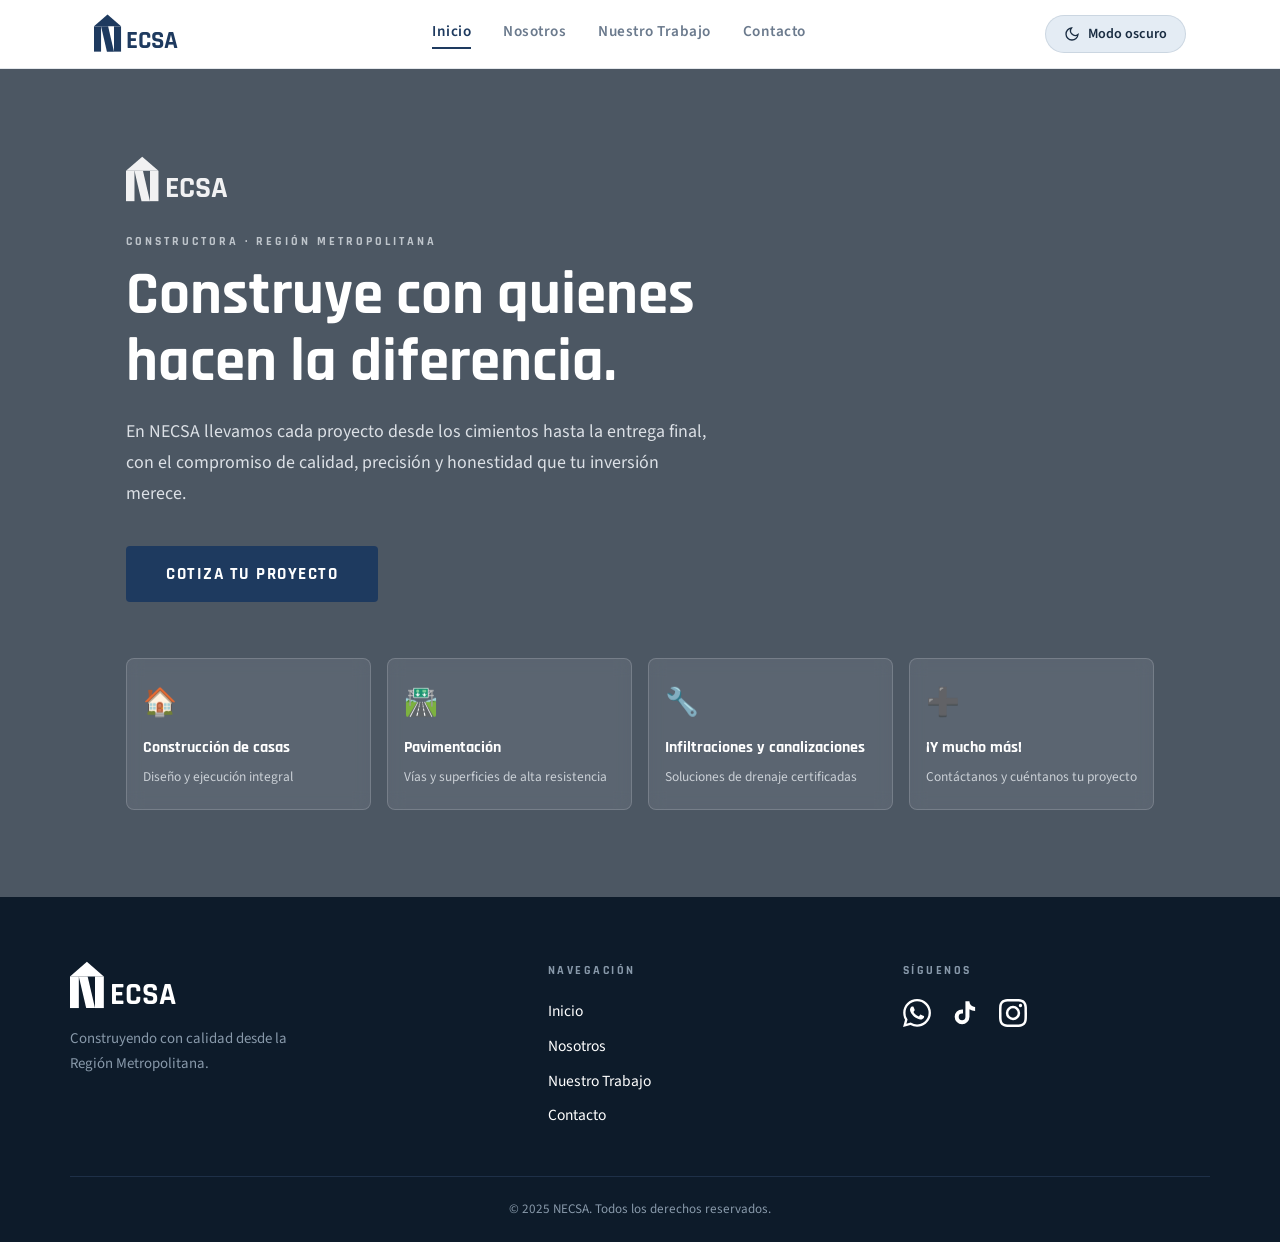
==== index.html @ 5f573de3 "Sitio web NECSA - versión inicial" ====
<!DOCTYPE html>
<html lang="es" data-theme="light">
<head>
  <meta charset="UTF-8" />
  <meta name="viewport" content="width=device-width, initial-scale=1.0" />
  <title>NECSA — Inicio</title>
  <link rel="preconnect" href="https://fonts.googleapis.com" />
  <link rel="preconnect" href="https://fonts.gstatic.com" crossorigin />
  <link href="https://fonts.googleapis.com/css2?family=Rajdhani:wght@400;500;600;700&family=Source+Sans+3:wght@300;400;600;700&display=swap" rel="stylesheet" />
  <link rel="stylesheet" href="styles.css" />
</head>
<body>

  <!-- NAV -->
  <header class="navbar">
    <div class="container">
      <a href="index.html" class="nav-logo" aria-label="NECSA">
        <svg class="logo-svg logo-nav" xmlns="http://www.w3.org/2000/svg" viewBox="0 0 168 68" aria-hidden="true">
          <g fill="currentColor">
            <polygon points="0,21 23,1 46,21"/>
            <rect x="0" y="21" width="12" height="43"/>
            <polygon points="12,21 24,21 34,64 22,64"/>
            <rect x="34" y="21" width="12" height="43"/>
          </g>
          <text x="55" y="58" font-family="'Rajdhani', sans-serif" font-size="42" font-weight="700" fill="currentColor">ECSA</text>
        </svg>
      </a>
      <nav class="nav-links">
        <a href="index.html" class="active">Inicio</a>
        <a href="nosotros.html">Nosotros</a>
        <a href="trabajo.html">Nuestro Trabajo</a>
        <a href="contacto.html">Contacto</a>
      </nav>
      <div class="nav-right">
        <button class="theme-toggle" id="themeToggle" aria-label="Cambiar tema">
          <svg id="iconSun" xmlns="http://www.w3.org/2000/svg" fill="none" viewBox="0 0 24 24" stroke="currentColor" stroke-width="2" style="display:none">
            <circle cx="12" cy="12" r="5"/><line x1="12" y1="1" x2="12" y2="3"/><line x1="12" y1="21" x2="12" y2="23"/><line x1="4.22" y1="4.22" x2="5.64" y2="5.64"/><line x1="18.36" y1="18.36" x2="19.78" y2="19.78"/><line x1="1" y1="12" x2="3" y2="12"/><line x1="21" y1="12" x2="23" y2="12"/><line x1="4.22" y1="19.78" x2="5.64" y2="18.36"/><line x1="18.36" y1="5.64" x2="19.78" y2="4.22"/>
          </svg>
          <svg id="iconMoon" xmlns="http://www.w3.org/2000/svg" fill="none" viewBox="0 0 24 24" stroke="currentColor" stroke-width="2">
            <path d="M21 12.79A9 9 0 1111.21 3a7 7 0 009.79 9.79z"/>
          </svg>
          <span id="themeLabel" class="toggle-label">Modo oscuro</span>
        </button>
        <button class="hamburger" id="hamburger" aria-label="Menú">
          <span></span><span></span><span></span>
        </button>
      </div>
    </div>
    <nav class="mobile-nav" id="mobileNav">
      <a href="index.html" class="active">Inicio</a>
      <a href="nosotros.html">Nosotros</a>
      <a href="trabajo.html">Nuestro Trabajo</a>
      <a href="contacto.html">Contacto</a>
    </nav>
  </header>

  <!-- HERO -->
  <section class="hero-section-bg">
    <div class="hero-overlay"></div>
    <div class="container">
      <div class="hero-inner">
        <div class="hero-content">
          <div class="hero-logo-wrap">
            <svg class="logo-svg logo-hero" xmlns="http://www.w3.org/2000/svg" viewBox="0 0 168 68" aria-label="NECSA">
              <g fill="currentColor">
                <polygon points="0,21 23,1 46,21"/>
                <rect x="0" y="21" width="12" height="43"/>
                <polygon points="12,21 24,21 34,64 22,64"/>
                <rect x="34" y="21" width="12" height="43"/>
              </g>
              <text x="55" y="58" font-family="'Rajdhani', sans-serif" font-size="42" font-weight="700" fill="currentColor">ECSA</text>
            </svg>
          </div>
          <span class="section-label">Constructora · Región Metropolitana</span>
          <h1>Construye con quienes hacen la diferencia.</h1>
          <p>En NECSA llevamos cada proyecto desde los cimientos hasta la entrega final, con el compromiso de calidad, precisión y honestidad que tu inversión merece.</p>
          <a href="contacto.html" class="btn-primary">Cotiza tu proyecto</a>
        </div>
        <div class="hero-features">
          <div class="hero-card">
            <div class="icon">🏠</div>
            <h3>Construcción de casas</h3>
            <p>Diseño y ejecución integral</p>
          </div>
          <div class="hero-card">
            <div class="icon">🛣️</div>
            <h3>Pavimentación</h3>
            <p>Vías y superficies de alta resistencia</p>
          </div>
          <div class="hero-card">
            <div class="icon">🔧</div>
            <h3>Infiltraciones y canalizaciones</h3>
            <p>Soluciones de drenaje certificadas</p>
          </div>
          <div class="hero-card" onclick="location.href='contacto.html'">
            <div class="icon">➕</div>
            <h3>¡Y mucho más!</h3>
            <p>Contáctanos y cuéntanos tu proyecto</p>
          </div>
        </div>
      </div>
    </div>
  </section>

  <!-- FOOTER -->
  <footer class="site-footer">
    <div class="footer-grid">
      <div>
        <div class="footer-logo-wrap">
          <svg class="logo-svg logo-footer" xmlns="http://www.w3.org/2000/svg" viewBox="0 0 168 68" aria-label="NECSA">
            <g fill="currentColor">
              <polygon points="0,21 23,1 46,21"/>
              <rect x="0" y="21" width="12" height="43"/>
              <polygon points="12,21 24,21 34,64 22,64"/>
              <rect x="34" y="21" width="12" height="43"/>
            </g>
            <text x="55" y="58" font-family="'Rajdhani', sans-serif" font-size="42" font-weight="700" fill="currentColor">ECSA</text>
          </svg>
        </div>
        <p class="footer-tagline">Construyendo con calidad desde la Región Metropolitana.</p>
      </div>
      <div class="footer-col">
        <h4>Navegación</h4>
        <nav class="footer-nav">
          <a href="index.html">Inicio</a>
          <a href="nosotros.html">Nosotros</a>
          <a href="trabajo.html">Nuestro Trabajo</a>
          <a href="contacto.html">Contacto</a>
        </nav>
      </div>
      <div class="footer-col">
        <h4>Síguenos</h4>
        <div class="social-icons">
          <a href="https://wa.me/56912345678" target="_blank" rel="noopener noreferrer" aria-label="WhatsApp">
            <svg xmlns="http://www.w3.org/2000/svg" width="28" height="28" viewBox="0 0 24 24" fill="currentColor">
              <path d="M17.472 14.382c-.297-.149-1.758-.867-2.03-.967-.273-.099-.471-.148-.67.15-.197.297-.767.966-.94 1.164-.173.199-.347.223-.644.075-.297-.15-1.255-.463-2.39-1.475-.883-.788-1.48-1.761-1.653-2.059-.173-.297-.018-.458.13-.606.134-.133.298-.347.446-.52.149-.174.198-.298.298-.497.099-.198.05-.371-.025-.52-.075-.149-.669-1.612-.916-2.207-.242-.579-.487-.5-.669-.51-.173-.008-.371-.01-.57-.01-.198 0-.52.074-.792.372-.272.297-1.04 1.016-1.04 2.479 0 1.462 1.065 2.875 1.213 3.074.149.198 2.096 3.2 5.077 4.487.709.306 1.262.489 1.694.625.712.227 1.36.195 1.871.118.571-.085 1.758-.719 2.006-1.413.248-.694.248-1.289.173-1.413-.074-.124-.272-.198-.57-.347m-5.421 7.403h-.004a9.87 9.87 0 01-5.031-1.378l-.361-.214-3.741.982.998-3.648-.235-.374a9.86 9.86 0 01-1.51-5.26c.001-5.45 4.436-9.884 9.888-9.884 2.64 0 5.122 1.03 6.988 2.898a9.825 9.825 0 012.893 6.994c-.003 5.45-4.437 9.884-9.885 9.884m8.413-18.297A11.815 11.815 0 0012.05 0C5.495 0 .16 5.335.157 11.892c0 2.096.547 4.142 1.588 5.945L.057 24l6.305-1.654a11.882 11.882 0 005.683 1.448h.005c6.554 0 11.89-5.335 11.893-11.893a11.821 11.821 0 00-3.48-8.413z"/>
            </svg>
          </a>
          <a href="https://www.tiktok.com/@necsa" target="_blank" rel="noopener noreferrer" aria-label="TikTok">
            <svg xmlns="http://www.w3.org/2000/svg" width="28" height="28" viewBox="0 0 24 24" fill="currentColor">
              <path d="M19.59 6.69a4.83 4.83 0 01-3.77-4.25V2h-3.45v13.67a2.89 2.89 0 01-2.88 2.5 2.89 2.89 0 01-2.89-2.89 2.89 2.89 0 012.89-2.89c.28 0 .54.04.79.1V9.01a6.33 6.33 0 00-.79-.05 6.34 6.34 0 00-6.34 6.34 6.34 6.34 0 006.34 6.34 6.34 6.34 0 006.33-6.34V8.69a8.28 8.28 0 004.85 1.56V6.79a4.85 4.85 0 01-1.08-.1z"/>
            </svg>
          </a>
          <a href="https://www.instagram.com/necsa" target="_blank" rel="noopener noreferrer" aria-label="Instagram">
            <svg xmlns="http://www.w3.org/2000/svg" width="28" height="28" viewBox="0 0 24 24" fill="currentColor">
              <path d="M12 2.163c3.204 0 3.584.012 4.85.07 3.252.148 4.771 1.691 4.919 4.919.058 1.265.069 1.645.069 4.849 0 3.205-.012 3.584-.069 4.849-.149 3.225-1.664 4.771-4.919 4.919-1.266.058-1.644.07-4.85.07-3.204 0-3.584-.012-4.849-.07-3.26-.149-4.771-1.699-4.919-4.92-.058-1.265-.07-1.644-.07-4.849 0-3.204.013-3.583.07-4.849.149-3.227 1.664-4.771 4.919-4.919 1.266-.057 1.645-.069 4.849-.069zm0-2.163c-3.259 0-3.667.014-4.947.072-4.358.2-6.78 2.618-6.98 6.98-.059 1.281-.073 1.689-.073 4.948 0 3.259.014 3.668.072 4.948.2 4.358 2.618 6.78 6.98 6.98 1.281.058 1.689.072 4.948.072 3.259 0 3.668-.014 4.948-.072 4.354-.2 6.782-2.618 6.979-6.98.059-1.28.073-1.689.073-4.948 0-3.259-.014-3.667-.072-4.947-.196-4.354-2.617-6.78-6.979-6.98-1.281-.059-1.69-.073-4.949-.073zm0 5.838a6.162 6.162 0 100 12.324 6.162 6.162 0 000-12.324zM12 16a4 4 0 110-8 4 4 0 010 8zm6.406-11.845a1.44 1.44 0 100 2.881 1.44 1.44 0 000-2.881z"/>
            </svg>
          </a>
        </div>
      </div>
    </div>
    <div class="footer-bottom">© 2025 NECSA. Todos los derechos reservados.</div>
  </footer>

  <script src="scripts.js"></script>
</body>
</html>
---- styles.css ----
/* === TOKENS === */
:root {
  --bg:          #F0F4F8;
  --surface:     #ffffff;
  --surface-alt: #E4ECF4;
  --navy:        #1E3A5F;
  --navy-h:      #162d4a;
  --navy-dark:   #0D1B2A;
  --steel:       #6B7A8D;
  --text:        #1A2D42;
  --text-muted:  #6B7A8D;
  --border:      rgba(30,58,95,0.12);
  --nav-bg:      rgba(255,255,255,0.97);
  --card-bg:     #ffffff;
  --shadow:      0 4px 24px rgba(30,58,95,0.10);
  --overlay:     rgba(13,27,42,0.72);
}
[data-theme="dark"] {
  --bg:          #0D1B2A;
  --surface:     #1A2D42;
  --surface-alt: #152334;
  --navy:        #3A6EA8;
  --navy-h:      #2e5a8a;
  --steel:       #8899AA;
  --text:        #F0F4F8;
  --text-muted:  #8899AA;
  --border:      rgba(240,244,248,0.10);
  --nav-bg:      rgba(13,27,42,0.98);
  --card-bg:     #1A2D42;
  --shadow:      0 4px 24px rgba(0,0,0,0.30);
  --overlay:     rgba(5,12,20,0.80);
}

/* === RESET === */
*, *::before, *::after { box-sizing: border-box; margin: 0; padding: 0; }
html { scroll-behavior: smooth; }
body {
  font-family: 'Source Sans 3', sans-serif;
  background: var(--bg);
  color: var(--text);
  transition: background .3s, color .3s;
  overflow-x: hidden;
  line-height: 1.6;
}
img { display: block; width: 100%; }
a { text-decoration: none; color: inherit; }
ul { list-style: none; }
button { cursor: pointer; border: none; background: none; font-family: inherit; }

/* === UTILS === */
.container { max-width: 1140px; margin: 0 auto; padding: 0 24px; }

.section-label {
  font-family: 'Rajdhani', sans-serif;
  font-size: .78rem; font-weight: 700; letter-spacing: 3px;
  text-transform: uppercase; color: var(--steel);
  display: block; margin-bottom: 10px;
}
.section-title {
  font-family: 'Rajdhani', sans-serif;
  font-size: clamp(2rem, 4vw, 2.9rem);
  font-weight: 700; color: var(--text);
  line-height: 1.15; margin-bottom: 20px;
}

/* === SCROLL REVEAL === */
.reveal { opacity: 0; transform: translateY(30px); transition: opacity .65s ease, transform .65s ease; }
.reveal.visible { opacity: 1; transform: translateY(0); }

/* ===========================
   NAVBAR
   =========================== */
.navbar {
  position: sticky; top: 0; z-index: 1000;
  background: var(--nav-bg);
  backdrop-filter: blur(12px);
  border-bottom: 1px solid var(--border);
  transition: background .3s;
}
.navbar .container {
  display: flex; align-items: center; justify-content: space-between; height: 68px;
}
.nav-logo { display: flex; align-items: center; }
.nav-links { display: flex; gap: 32px; align-items: center; }
.nav-links a {
  font-size: .95rem; font-weight: 600; color: var(--text-muted);
  letter-spacing: .5px;
  padding-bottom: 3px;
  border-bottom: 2px solid transparent;
  transition: color .2s, border-color .2s;
}
.nav-links a:hover { color: var(--navy); }
.nav-links a.active { color: var(--navy); border-bottom-color: var(--navy); }
.nav-right { display: flex; align-items: center; gap: 12px; }

/* ===========================
   LOGO SVG
   =========================== */
.logo-svg { display: block; overflow: visible; }
.logo-nav    { height: 40px; width: auto; color: var(--navy); transition: color .3s; }
[data-theme="dark"] .logo-nav { color: #ffffff; }
.logo-footer { height: 50px; width: auto; color: #ffffff; }
.logo-hero   { height: 48px; width: auto; color: #ffffff; opacity: .92; }
.hero-logo-wrap { margin-bottom: 28px; }
.logo-stamp  { height: 32px; width: auto; color: var(--navy); opacity: .15; margin-bottom: 12px; }
[data-theme="dark"] .logo-stamp { color: #ffffff; }

/* Botón modo oscuro/claro */
.theme-toggle {
  display: flex; align-items: center; gap: 8px;
  padding: 8px 18px; border-radius: 20px;
  background: var(--surface-alt);
  border: 1.5px solid var(--border);
  color: var(--text);
  font-family: 'Source Sans 3', sans-serif;
  font-size: .88rem; font-weight: 600;
  transition: background .2s, border-color .2s, color .2s;
  white-space: nowrap;
}
.theme-toggle:hover { background: var(--navy); color: #fff; border-color: var(--navy); }
.theme-toggle svg { width: 16px; height: 16px; flex-shrink: 0; }

/* Hamburger */
.hamburger { display: none; flex-direction: column; gap: 5px; width: 32px; padding: 4px; }
.hamburger span { display: block; height: 2px; background: var(--text); border-radius: 2px; transition: all .3s; }
.hamburger.open span:nth-child(1) { transform: translateY(7px) rotate(45deg); }
.hamburger.open span:nth-child(2) { opacity: 0; }
.hamburger.open span:nth-child(3) { transform: translateY(-7px) rotate(-45deg); }

.mobile-nav {
  display: none; flex-direction: column;
  background: var(--nav-bg); border-top: 1px solid var(--border);
  padding: 12px 24px 20px; gap: 2px;
}
.mobile-nav.open { display: flex; }
.mobile-nav a {
  padding: 12px 0; font-size: 1.05rem; font-weight: 600;
  color: var(--text); border-bottom: 1px solid var(--border);
  transition: color .2s;
}
.mobile-nav a:last-child { border-bottom: none; }
.mobile-nav a.active { color: var(--navy); }

/* ===========================
   HERO (index.html)
   =========================== */
.hero-section-bg {
  position: relative; min-height: 92vh;
  display: flex; align-items: center;
  background-image: url('https://images.unsplash.com/photo-1487958449943-2429e8be8625?auto=format&fit=crop&w=1920&q=80');
  background-size: cover; background-position: center;
}
.hero-overlay { position: absolute; inset: 0; background: var(--overlay); }
.hero-inner {
  position: relative; z-index: 1;
  display: flex; flex-direction: column;
  min-height: 92vh; justify-content: center;
  padding: 80px 0;
}
.hero-content { max-width: 720px; }
.hero-content .section-label { color: rgba(240,244,248,.7); }
.hero-content h1 {
  font-family: 'Rajdhani', sans-serif;
  font-size: clamp(2.4rem, 5.5vw, 3.8rem);
  font-weight: 700; color: #fff; line-height: 1.1; margin-bottom: 20px;
}
.hero-content > p {
  font-size: clamp(1rem, 2vw, 1.12rem);
  color: rgba(240,244,248,.88);
  max-width: 580px; margin-bottom: 36px; line-height: 1.75;
}
.btn-primary {
  display: inline-block; background: var(--navy); color: #fff;
  font-family: 'Rajdhani', sans-serif; font-size: 1.05rem;
  font-weight: 700; letter-spacing: 1.5px; text-transform: uppercase;
  padding: 15px 40px; border-radius: 4px;
  transition: background .2s, transform .15s;
}
.btn-primary:hover { background: var(--navy-h); transform: translateY(-2px); }

.hero-features {
  display: grid; grid-template-columns: repeat(4, 1fr);
  gap: 16px; margin-top: 56px;
}
.hero-card {
  background: rgba(240,244,248,.09);
  backdrop-filter: blur(8px);
  border: 1px solid rgba(240,244,248,.18);
  border-radius: 8px; padding: 22px 16px;
  color: #fff; cursor: pointer;
  transition: background .2s, transform .2s;
}
.hero-card:hover { background: rgba(240,244,248,.17); transform: translateY(-3px); }
.hero-card .icon { font-size: 1.7rem; margin-bottom: 10px; }
.hero-card h3 { font-family: 'Rajdhani', sans-serif; font-size: 1.02rem; font-weight: 700; margin-bottom: 6px; }
.hero-card p { font-size: .84rem; color: rgba(240,244,248,.75); margin: 0; line-height: 1.5; }

/* ===========================
   NOSOTROS (nosotros.html)
   =========================== */
.page-section { padding: 100px 0; background: var(--surface); }
.nosotros-grid { display: grid; grid-template-columns: 1fr 1fr; gap: 72px; align-items: center; }
.nosotros-text p.body { color: var(--text-muted); font-size: 1.05rem; line-height: 1.75; margin-bottom: 14px; }
.location-box {
  display: flex; align-items: flex-start; gap: 10px;
  background: var(--surface-alt); border-left: 3px solid var(--navy);
  border-radius: 0 8px 8px 0; padding: 14px 16px;
  margin: 24px 0; font-size: .96rem; color: var(--text-muted);
}
.values { display: flex; flex-direction: column; gap: 12px; margin-top: 28px; }
.value-item {
  display: flex; align-items: center; gap: 14px;
  background: var(--surface-alt); border-radius: 8px; padding: 14px 16px;
}
.value-item .vi { font-size: 1.4rem; }
.value-item strong { display: block; font-family: 'Rajdhani', sans-serif; font-size: 1.05rem; font-weight: 700; color: var(--text); }
.value-item span { font-size: .87rem; color: var(--text-muted); }
.nosotros-img { border-radius: 12px; overflow: hidden; box-shadow: var(--shadow); aspect-ratio: 4/5; }
.nosotros-img img { width: 100%; height: 100%; object-fit: cover; }

/* ===========================
   NUESTRO TRABAJO (trabajo.html)
   =========================== */
.trabajo-section { padding: 100px 0; background: var(--bg); }
.section-header { margin-bottom: 52px; }
.projects-grid { display: grid; grid-template-columns: repeat(2,1fr); gap: 28px; }
.project-card {
  background: var(--card-bg); border-radius: 12px;
  overflow: hidden; box-shadow: var(--shadow);
  transition: transform .25s, box-shadow .25s;
}
.project-card:hover { transform: translateY(-6px); box-shadow: 0 12px 40px rgba(30,58,95,.18); }
.pc-img { aspect-ratio: 4/3; overflow: hidden; }
.pc-img img { width: 100%; height: 100%; object-fit: cover; transition: transform .5s; }
.project-card:hover .pc-img img { transform: scale(1.05); }
.pc-body { padding: 22px 24px; }
.pc-body h3 { font-family: 'Rajdhani', sans-serif; font-size: 1.22rem; font-weight: 700; color: var(--text); margin-bottom: 8px; }
.pc-body p { font-size: .92rem; color: var(--text-muted); line-height: 1.6; margin-bottom: 16px; }
.pc-meta { display: flex; align-items: center; justify-content: space-between; font-size: .85rem; }
.pc-loc { color: var(--steel); }
.pc-price {
  font-family: 'Rajdhani', sans-serif; font-size: 1.05rem; font-weight: 700;
  color: var(--navy); background: var(--surface-alt); padding: 4px 12px; border-radius: 20px;
}

/* ===========================
   CONTACTO (contacto.html)
   =========================== */
.contacto-section { padding: 100px 0; background: var(--surface); }
.contacto-wrap { max-width: 720px; margin: 0 auto; }
.contacto-wrap .section-header { text-align: center; }
.contacto-wrap .section-title { text-align: center; }
.contacto-subtitle { text-align: center; font-size: 1.05rem; color: var(--text-muted); margin-top: 10px; }
.contact-form { display: flex; flex-direction: column; gap: 20px; margin-top: 40px; }
.form-row { display: grid; grid-template-columns: 1fr 1fr; gap: 20px; }
.form-group { display: flex; flex-direction: column; gap: 6px; }
.form-group label { font-size: .88rem; font-weight: 600; color: var(--text-muted); }
.form-group input,
.form-group select,
.form-group textarea {
  font-family: 'Source Sans 3', sans-serif; font-size: .97rem;
  color: var(--text); background: var(--bg);
  border: 1.5px solid var(--border); border-radius: 6px;
  padding: 12px 14px; outline: none;
  transition: border-color .2s, box-shadow .2s;
  -webkit-appearance: none; appearance: none;
}
.form-group select {
  background-image: url("data:image/svg+xml,%3Csvg xmlns='http://www.w3.org/2000/svg' width='12' height='8' viewBox='0 0 12 8'%3E%3Cpath d='M1 1l5 5 5-5' stroke='%236B7A8D' stroke-width='1.5' fill='none' stroke-linecap='round'/%3E%3C/svg%3E");
  background-repeat: no-repeat; background-position: right 14px center; padding-right: 38px;
}
.form-group input:focus,
.form-group select:focus,
.form-group textarea:focus { border-color: var(--navy); box-shadow: 0 0 0 3px rgba(30,58,95,.12); }
.form-group textarea { resize: vertical; min-height: 120px; }
.form-group input[type="file"] { padding: 10px 12px; cursor: pointer; font-size: .87rem; }
.form-group select:disabled { opacity: .65; cursor: not-allowed; }
.btn-submit {
  display: block; width: 100%; padding: 17px;
  background: var(--navy); color: #fff;
  font-family: 'Rajdhani', sans-serif; font-size: 1.1rem;
  font-weight: 700; letter-spacing: 1.5px; text-transform: uppercase;
  border-radius: 6px; transition: background .2s, transform .15s; margin-top: 4px;
}
.btn-submit:hover { background: var(--navy-h); transform: translateY(-2px); }
.success-msg {
  display: none; flex-direction: column; align-items: center;
  text-align: center; padding: 56px 24px; gap: 16px;
  animation: fadeUp .5s ease;
}
.success-msg.show { display: flex; }
.success-icon {
  width: 72px; height: 72px; background: #1E3A5F;
  border-radius: 50%; display: flex; align-items: center; justify-content: center;
}
.success-icon svg { color: #fff; width: 36px; height: 36px; }
.success-msg h3 { font-family: 'Rajdhani', sans-serif; font-size: 1.8rem; font-weight: 700; color: var(--text); }
.success-msg p { color: var(--text-muted); font-size: 1.05rem; }
@keyframes fadeUp {
  from { opacity: 0; transform: translateY(20px); }
  to   { opacity: 1; transform: translateY(0); }
}

/* ===========================
   FOOTER
   =========================== */
.site-footer {
  background: #0D1B2A; color: #fff;
  padding: 64px 24px 0;
  font-family: 'Source Sans 3', sans-serif;
}
.footer-grid {
  display: grid; grid-template-columns: 1.4fr 1fr 1fr;
  gap: 48px; max-width: 1140px; margin: 0 auto; padding-bottom: 48px;
}
.footer-logo-wrap { margin-bottom: 16px; }
.footer-tagline { font-size: .93rem; color: #8899AA; line-height: 1.65; max-width: 240px; }
.footer-col h4 {
  font-family: 'Rajdhani', sans-serif; font-size: .78rem; font-weight: 700;
  text-transform: uppercase; letter-spacing: 2.5px; color: #8899AA; margin-bottom: 18px;
}
.footer-nav { display: flex; flex-direction: column; gap: 10px; }
.footer-nav a { font-size: .97rem; color: #fff; transition: color .2s; }
.footer-nav a:hover { color: #7EC8E3; }
.social-icons { display: flex; gap: 20px; align-items: center; }
.social-icons a { color: #fff; display: flex; align-items: center; transition: color .2s; }
.social-icons a:hover { color: #7EC8E3; }
.footer-bottom {
  border-top: 1px solid #1e3048; max-width: 1140px; margin: 0 auto;
  padding: 22px 0; text-align: center; font-size: .82rem; color: #8899AA;
}

/* ===========================
   RESPONSIVE
   =========================== */
@media (max-width: 900px) {
  .nosotros-grid { grid-template-columns: 1fr; gap: 40px; }
  .nosotros-img { aspect-ratio: 16/9; }
  .projects-grid { grid-template-columns: 1fr; }
  .hero-features { grid-template-columns: repeat(2,1fr); }
}
@media (max-width: 768px) {
  .nav-links { display: none; }
  .hamburger { display: flex; }
  .toggle-label { display: none; }
  .theme-toggle { padding: 8px 12px; }
  .form-row { grid-template-columns: 1fr; }
  .footer-grid { grid-template-columns: 1fr; gap: 36px; }
}
@media (max-width: 480px) {
  .hero-features { grid-template-columns: 1fr; }
}
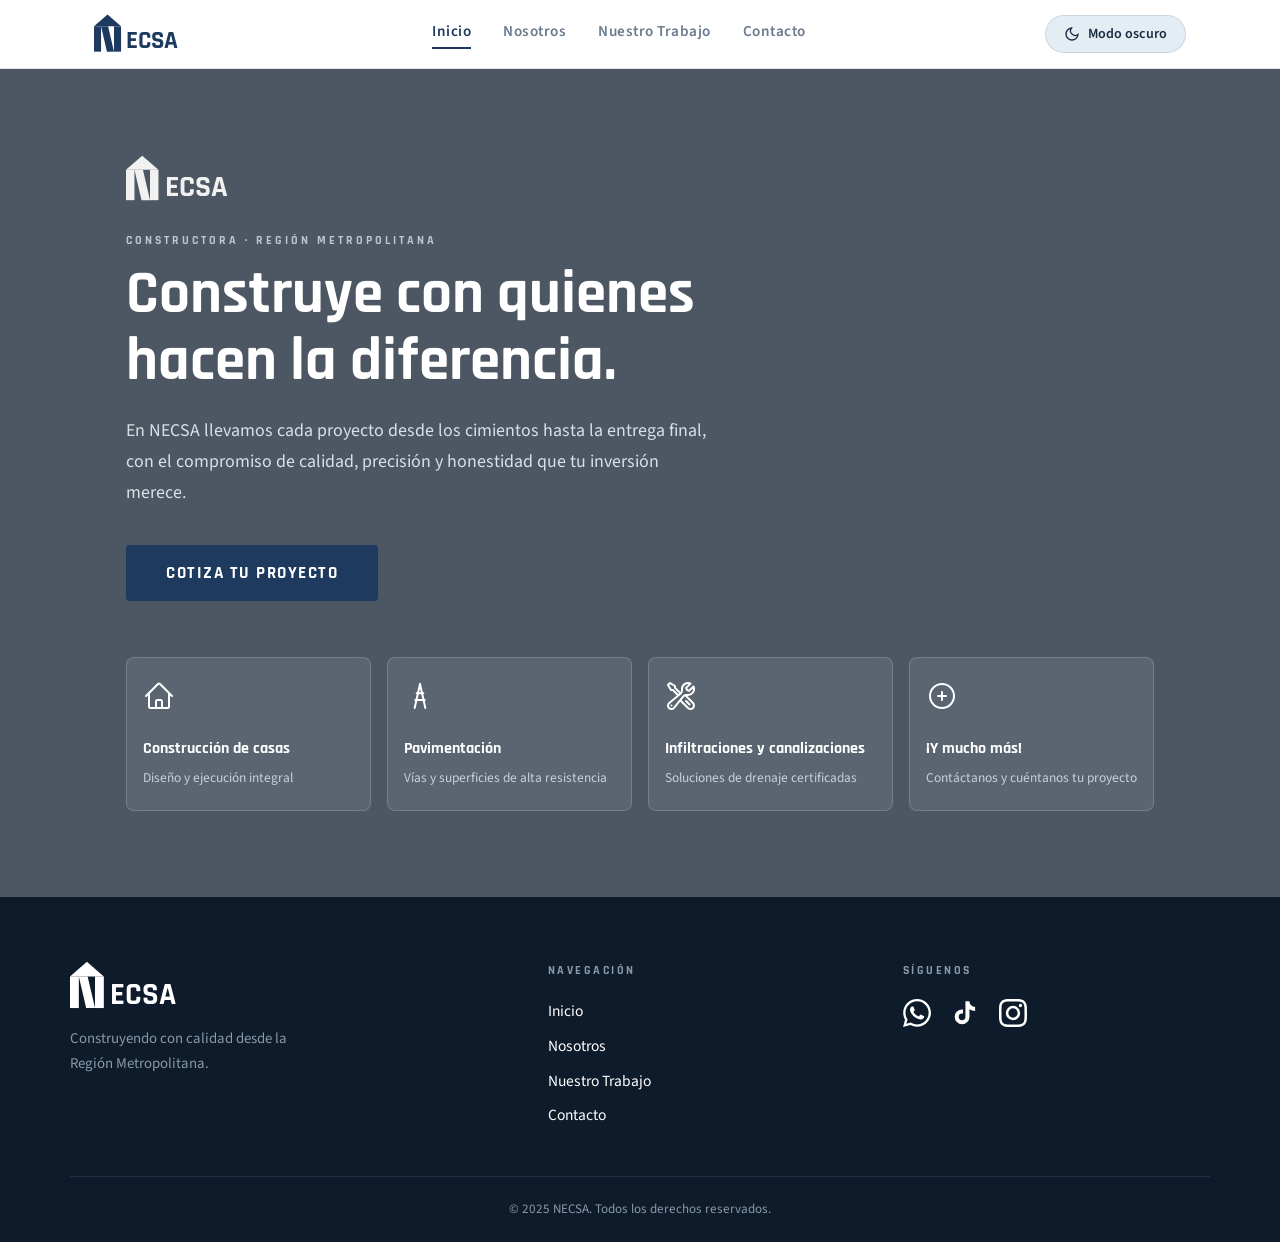
==== commit 7d736829: "Reemplazar emojis por íconos SVG inline con currentColor Co-Authored-By: Claude Sonnet 4.6 <noreply@" ====
--- a/index.html
+++ b/index.html
@@ -78,22 +78,22 @@
         </div>
         <div class="hero-features">
           <div class="hero-card">
-            <div class="icon">🏠</div>
+            <div class="icon"><svg width="32" height="32" viewBox="0 0 24 24" fill="none" stroke="currentColor" stroke-width="1.5" stroke-linecap="round" stroke-linejoin="round"><path d="M2.25 12l8.954-8.955a1.126 1.126 0 011.591 0L21.75 12M4.5 9.75v10.125c0 .621.504 1.125 1.125 1.125H9.75v-4.875c0-.621.504-1.125 1.125-1.125h2.25c.621 0 1.125.504 1.125 1.125V21h4.125c.621 0 1.125-.504 1.125-1.125V9.75M8.25 21h8.25"/></svg></div>
             <h3>Construcción de casas</h3>
             <p>Diseño y ejecución integral</p>
           </div>
           <div class="hero-card">
-            <div class="icon">🛣️</div>
+            <div class="icon"><svg width="32" height="32" viewBox="0 0 24 24" fill="none" stroke="currentColor" stroke-width="1.5" stroke-linecap="round" stroke-linejoin="round"><line x1="12" y1="3" x2="8" y2="21"/><line x1="12" y1="3" x2="16" y2="21"/><line x1="9.5" y1="10" x2="14.5" y2="10"/><line x1="8.5" y1="15" x2="15.5" y2="15"/></svg></div>
             <h3>Pavimentación</h3>
             <p>Vías y superficies de alta resistencia</p>
           </div>
           <div class="hero-card">
-            <div class="icon">🔧</div>
+            <div class="icon"><svg width="32" height="32" viewBox="0 0 24 24" fill="none" stroke="currentColor" stroke-width="1.5" stroke-linecap="round" stroke-linejoin="round"><path d="M11.42 15.17L17.25 21A2.652 2.652 0 0021 17.25l-5.877-5.877M11.42 15.17l2.496-3.03c.317-.384.74-.626 1.208-.766M11.42 15.17l-4.655 5.653a2.548 2.548 0 11-3.586-3.586l6.837-5.63m5.108-.233c.55-.164 1.163-.188 1.743-.14a4.5 4.5 0 004.486-6.336l-3.276 3.277a3.004 3.004 0 01-2.25-2.25l3.276-3.276a4.5 4.5 0 00-6.336 4.486c.091 1.076-.071 2.264-.904 2.95l-.102.085m-1.745 1.437L5.909 7.5H4.5L2.25 3.75l1.5-1.5L7.5 4.5v1.409l4.26 4.26m-1.745 1.437l1.745-1.437m6.615 8.206L15.75 15.75M4.867 19.125h.008v.008h-.008v-.008z"/></svg></div>
             <h3>Infiltraciones y canalizaciones</h3>
             <p>Soluciones de drenaje certificadas</p>
           </div>
           <div class="hero-card" onclick="location.href='contacto.html'">
-            <div class="icon">➕</div>
+            <div class="icon"><svg width="32" height="32" viewBox="0 0 24 24" fill="none" stroke="currentColor" stroke-width="1.5" stroke-linecap="round" stroke-linejoin="round"><path d="M12 9v6m3-3H9m12 0a9 9 0 11-18 0 9 9 0 0118 0z"/></svg></div>
             <h3>¡Y mucho más!</h3>
             <p>Contáctanos y cuéntanos tu proyecto</p>
           </div>
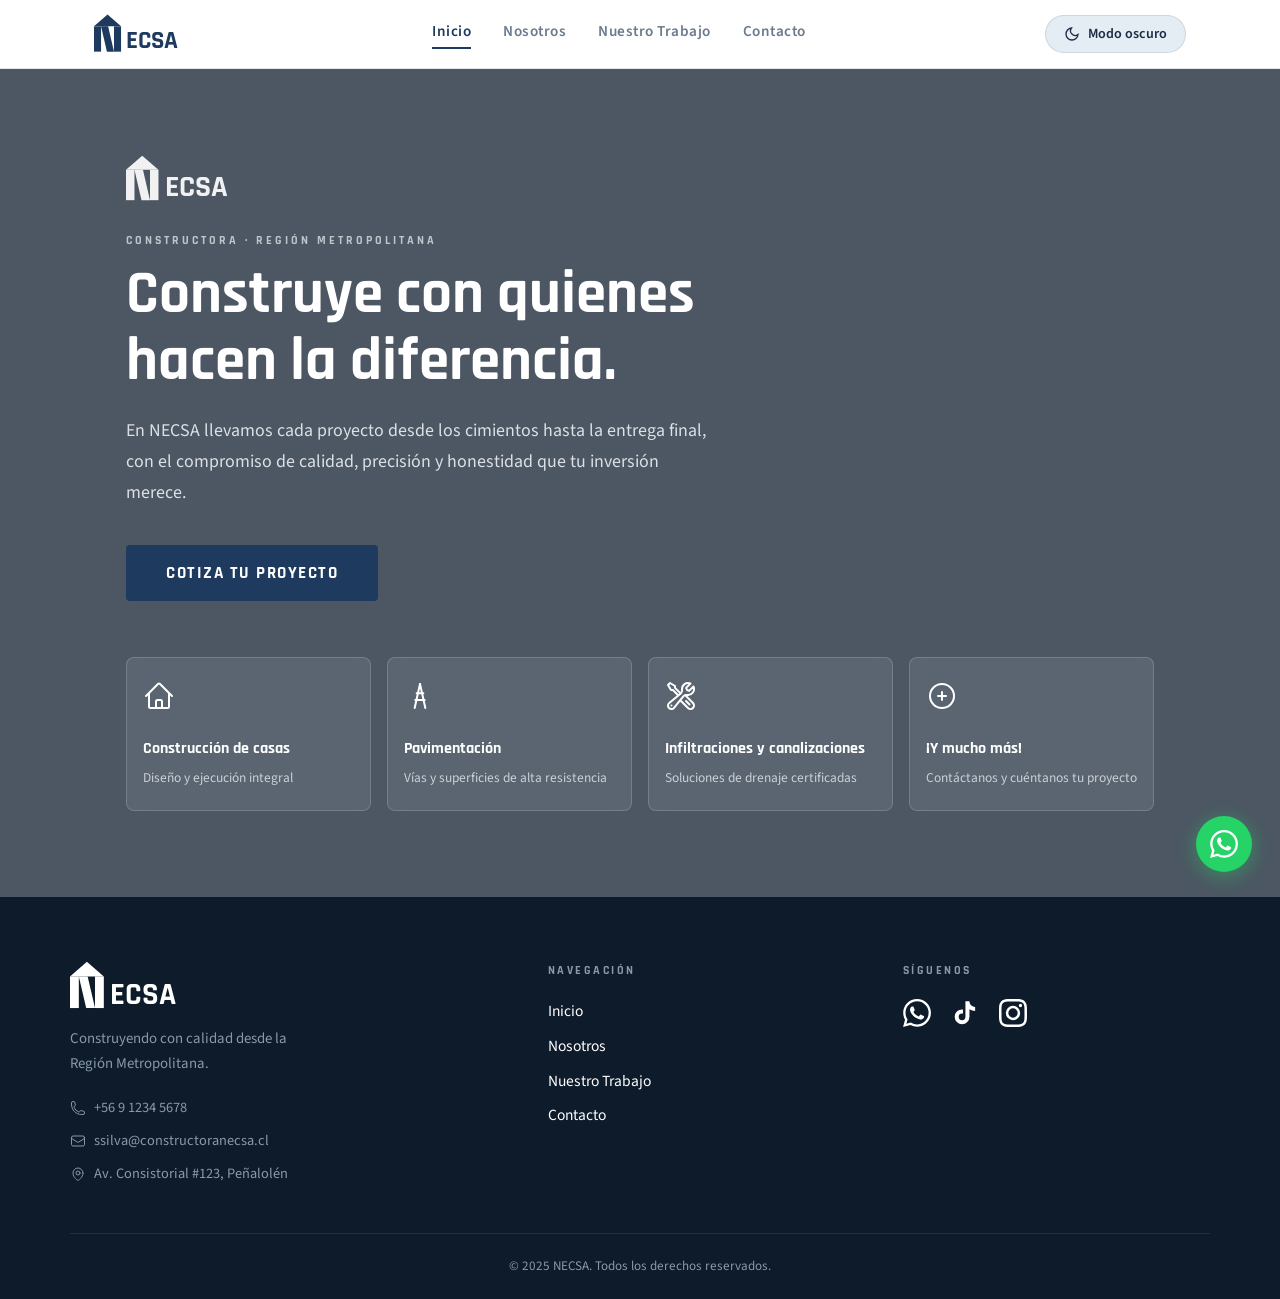
==== commit 4c5c96d7: "Mejoras globales: favicon, meta descriptions, contacto en footer, botón WA flotante, CTA trabajo, íc" ====
--- a/index.html
+++ b/index.html
@@ -3,6 +3,8 @@
 <head>
   <meta charset="UTF-8" />
   <meta name="viewport" content="width=device-width, initial-scale=1.0" />
+  <meta name="description" content="NECSA Constructora — Construcción de casas, pavimentación e infiltraciones en la Región Metropolitana de Santiago. Cotiza sin compromiso." />
+  <link rel="icon" type="image/svg+xml" href="favicon.svg" />
   <title>NECSA — Inicio</title>
   <link rel="preconnect" href="https://fonts.googleapis.com" />
   <link rel="preconnect" href="https://fonts.gstatic.com" crossorigin />
@@ -118,6 +120,11 @@
           </svg>
         </div>
         <p class="footer-tagline">Construyendo con calidad desde la Región Metropolitana.</p>
+        <div class="footer-contact">
+          <a href="tel:+56912345678" class="footer-contact-item"><svg width="16" height="16" viewBox="0 0 24 24" fill="none" stroke="currentColor" stroke-width="1.5" stroke-linecap="round" stroke-linejoin="round"><path d="M2.25 6.75c0 8.284 6.716 15 15 15h2.25a2.25 2.25 0 002.25-2.25v-1.372c0-.516-.351-.966-.852-1.091l-4.423-1.106c-.44-.11-.902.055-1.173.417l-.97 1.293c-.282.376-.769.542-1.21.38a12.035 12.035 0 01-7.143-7.143c-.162-.441.004-.928.38-1.21l1.293-.97c.363-.271.527-.734.417-1.173L6.963 3.102a1.125 1.125 0 00-1.091-.852H4.5A2.25 2.25 0 002.25 4.5v2.25z"/></svg>+56 9 1234 5678</a>
+          <a href="mailto:ssilva@constructoranecsa.cl" class="footer-contact-item"><svg width="16" height="16" viewBox="0 0 24 24" fill="none" stroke="currentColor" stroke-width="1.5" stroke-linecap="round" stroke-linejoin="round"><path d="M21.75 6.75v10.5a2.25 2.25 0 01-2.25 2.25h-15a2.25 2.25 0 01-2.25-2.25V6.75m19.5 0A2.25 2.25 0 0019.5 4.5h-15a2.25 2.25 0 00-2.25 2.25m19.5 0v.243a2.25 2.25 0 01-1.07 1.916l-7.5 4.615a2.25 2.25 0 01-2.36 0L3.32 8.91a2.25 2.25 0 01-1.07-1.916V6.75"/></svg>ssilva@constructoranecsa.cl</a>
+          <span class="footer-contact-item"><svg width="16" height="16" viewBox="0 0 24 24" fill="none" stroke="currentColor" stroke-width="1.5" stroke-linecap="round" stroke-linejoin="round"><path d="M15 10.5a3 3 0 11-6 0 3 3 0 016 0z"/><path d="M19.5 10.5c0 7.142-7.5 11.25-7.5 11.25S4.5 17.642 4.5 10.5a7.5 7.5 0 1115 0z"/></svg>Av. Consistorial #123, Peñalolén</span>
+        </div>
       </div>
       <div class="footer-col">
         <h4>Navegación</h4>
@@ -152,6 +159,7 @@
     <div class="footer-bottom">© 2025 NECSA. Todos los derechos reservados.</div>
   </footer>
 
+  <a href="https://wa.me/56912345678" target="_blank" rel="noopener noreferrer" class="wa-float" aria-label="Contactar por WhatsApp"><svg xmlns="http://www.w3.org/2000/svg" width="28" height="28" viewBox="0 0 24 24" fill="currentColor"><path d="M17.472 14.382c-.297-.149-1.758-.867-2.03-.967-.273-.099-.471-.148-.67.15-.197.297-.767.966-.94 1.164-.173.199-.347.223-.644.075-.297-.15-1.255-.463-2.39-1.475-.883-.788-1.48-1.761-1.653-2.059-.173-.297-.018-.458.13-.606.134-.133.298-.347.446-.52.149-.174.198-.298.298-.497.099-.198.05-.371-.025-.52-.075-.149-.669-1.612-.916-2.207-.242-.579-.487-.5-.669-.51-.173-.008-.371-.01-.57-.01-.198 0-.52.074-.792.372-.272.297-1.04 1.016-1.04 2.479 0 1.462 1.065 2.875 1.213 3.074.149.198 2.096 3.2 5.077 4.487.709.306 1.262.489 1.694.625.712.227 1.36.195 1.871.118.571-.085 1.758-.719 2.006-1.413.248-.694.248-1.289.173-1.413-.074-.124-.272-.198-.57-.347m-5.421 7.403h-.004a9.87 9.87 0 01-5.031-1.378l-.361-.214-3.741.982.998-3.648-.235-.374a9.86 9.86 0 01-1.51-5.26c.001-5.45 4.436-9.884 9.888-9.884 2.64 0 5.122 1.03 6.988 2.898a9.825 9.825 0 012.893 6.994c-.003 5.45-4.437 9.884-9.885 9.884m8.413-18.297A11.815 11.815 0 0012.05 0C5.495 0 .16 5.335.157 11.892c0 2.096.547 4.142 1.588 5.945L.057 24l6.305-1.654a11.882 11.882 0 005.683 1.448h.005c6.554 0 11.89-5.335 11.893-11.893a11.821 11.821 0 00-3.48-8.413z"/></svg></a>
   <script src="scripts.js"></script>
 </body>
 </html>
--- a/styles.css
+++ b/styles.css
@@ -237,7 +237,7 @@
 .pc-body h3 { font-family: 'Rajdhani', sans-serif; font-size: 1.22rem; font-weight: 700; color: var(--text); margin-bottom: 8px; }
 .pc-body p { font-size: .92rem; color: var(--text-muted); line-height: 1.6; margin-bottom: 16px; }
 .pc-meta { display: flex; align-items: center; justify-content: space-between; font-size: .85rem; }
-.pc-loc { color: var(--steel); }
+.pc-loc { color: var(--steel); display: flex; align-items: center; gap: 5px; }
 .pc-price {
   font-family: 'Rajdhani', sans-serif; font-size: 1.05rem; font-weight: 700;
   color: var(--navy); background: var(--surface-alt); padding: 4px 12px; border-radius: 20px;
@@ -283,23 +283,46 @@
   border-radius: 6px; transition: background .2s, transform .15s; margin-top: 4px;
 }
 .btn-submit:hover { background: var(--navy-h); transform: translateY(-2px); }
-.success-msg {
-  display: none; flex-direction: column; align-items: center;
-  text-align: center; padding: 56px 24px; gap: 16px;
-  animation: fadeUp .5s ease;
-}
-.success-msg.show { display: flex; }
-.success-icon {
-  width: 72px; height: 72px; background: #1E3A5F;
-  border-radius: 50%; display: flex; align-items: center; justify-content: center;
-}
-.success-icon svg { color: #fff; width: 36px; height: 36px; }
-.success-msg h3 { font-family: 'Rajdhani', sans-serif; font-size: 1.8rem; font-weight: 700; color: var(--text); }
-.success-msg p { color: var(--text-muted); font-size: 1.05rem; }
-@keyframes fadeUp {
-  from { opacity: 0; transform: translateY(20px); }
-  to   { opacity: 1; transform: translateY(0); }
-}
+/* ===========================
+   WHATSAPP FLOAT
+   =========================== */
+.wa-float {
+  position: fixed; bottom: 28px; right: 28px; z-index: 999;
+  width: 56px; height: 56px; border-radius: 50%;
+  background: #25D366; color: #fff;
+  display: flex; align-items: center; justify-content: center;
+  box-shadow: 0 4px 20px rgba(37,211,102,.45);
+  transition: transform .2s, box-shadow .2s;
+}
+.wa-float:hover { transform: scale(1.1); box-shadow: 0 6px 28px rgba(37,211,102,.6); }
+
+/* ===========================
+   FOOTER CONTACT INFO
+   =========================== */
+.footer-contact { display: flex; flex-direction: column; gap: 10px; margin-top: 20px; }
+.footer-contact-item {
+  display: flex; align-items: center; gap: 8px;
+  font-size: .9rem; color: #8899AA;
+  transition: color .2s; text-decoration: none;
+}
+a.footer-contact-item:hover { color: #7EC8E3; }
+.footer-contact-item svg { flex-shrink: 0; }
+
+/* ===========================
+   CTA SECTION
+   =========================== */
+.cta-section { background: var(--navy-dark); padding: 80px 0; text-align: center; }
+.cta-inner { max-width: 620px; margin: 0 auto; }
+.cta-inner h2 { font-family: 'Rajdhani', sans-serif; font-size: clamp(1.8rem, 4vw, 2.5rem); font-weight: 700; color: #fff; margin-bottom: 16px; }
+.cta-inner p { font-size: 1.05rem; color: rgba(240,244,248,.75); margin-bottom: 36px; line-height: 1.7; }
+.btn-cta {
+  display: inline-block; background: transparent; color: #fff;
+  font-family: 'Rajdhani', sans-serif; font-size: 1.05rem;
+  font-weight: 700; letter-spacing: 1.5px; text-transform: uppercase;
+  padding: 14px 40px; border-radius: 4px; border: 2px solid rgba(255,255,255,.6);
+  transition: background .2s, border-color .2s, transform .15s;
+}
+.btn-cta:hover { background: rgba(255,255,255,.1); border-color: #fff; transform: translateY(-2px); }
 
 /* ===========================
    FOOTER
